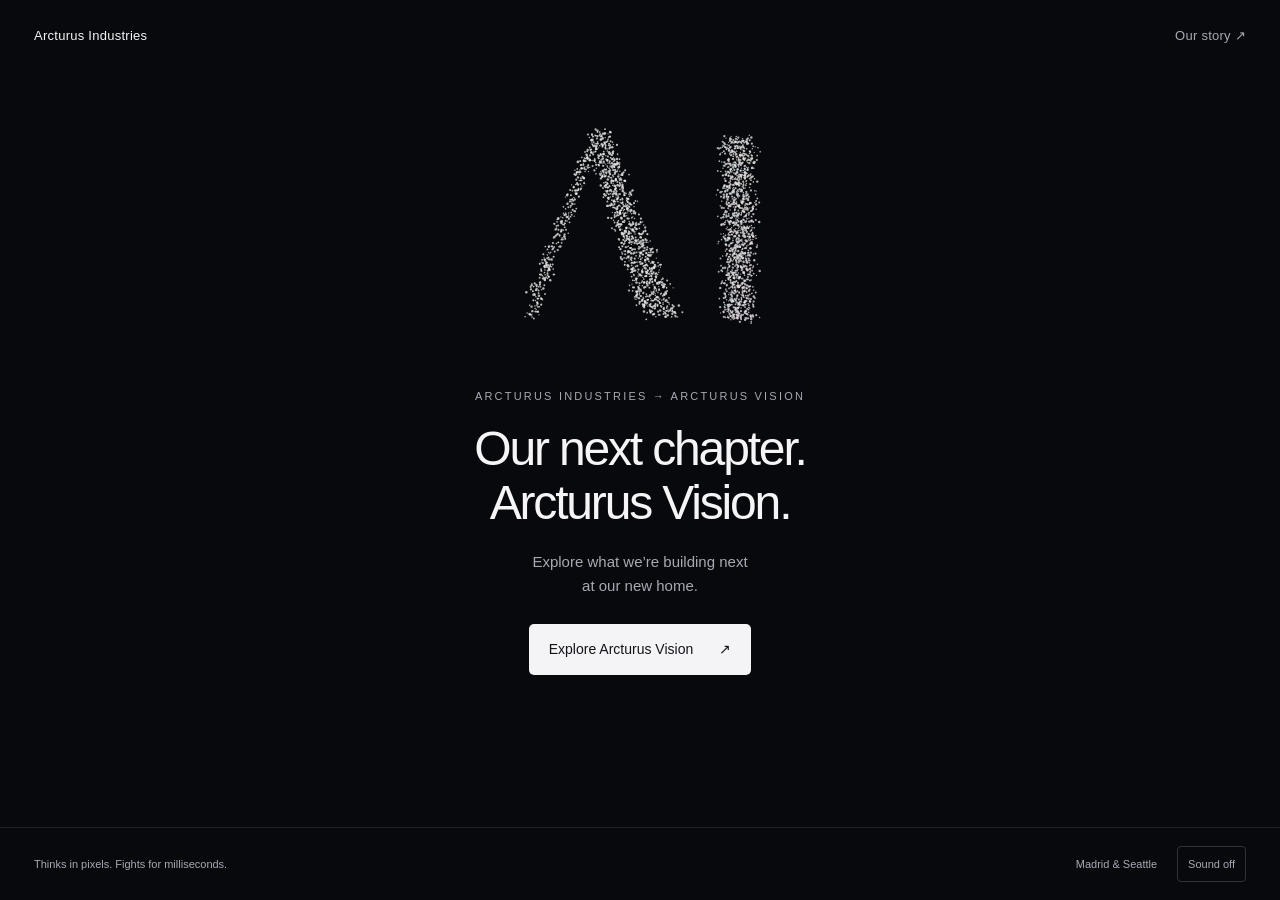
==== index.html @ b9923249 "site: Direct visitors to Arcturus Vision The Hugo-generated site retained company, blog, and hiring " ====
<!doctype html>
<html lang="en">
<head>
  <meta charset="utf-8">
  <meta name="viewport" content="width=device-width, initial-scale=1">
  <meta name="theme-color" content="#08090d">
  <title>Arcturus Industries → Arcturus Vision</title>
  <meta name="description" content="Our next chapter. Explore what we’re building at Arcturus Vision. Madrid &amp; Seattle.">
  <link rel="canonical" href="https://arcturus.industries/">
  <meta property="og:title" content="Arcturus Industries → Arcturus Vision">
  <meta property="og:description" content="Our next chapter. Explore what we’re building at our new home.">
  <meta property="og:type" content="website">
  <meta property="og:url" content="https://arcturus.industries/">
  <link rel="icon" type="image/png" href="/assets/logo-dark.png">
  <link rel="stylesheet" href="/assets/site.css">
  <script defer src="/assets/logo-points.js"></script>
  <script defer src="/assets/site.js"></script>
</head>
<body>
<div id="arcturus-transition" aria-label="Arcturus Industries">
  <header class="av-header"><span>Arcturus Industries</span><a href="https://arcturus.vision/about">Our story ↗</a></header>
  <main class="av-main">
    <button class="av-stage" type="button" disabled aria-label="Swirl back to the Arcturus Industries logo and play the transformation again"><img class="av-fallback" src="/assets/logo-light.png" width="264" height="295" alt="Arcturus Vision"><canvas aria-hidden="true"></canvas></button>
    <p class="av-eyebrow">Arcturus Industries → Arcturus Vision</p>
    <h1>Our next chapter.<br>Arcturus Vision.</h1>
    <p class="av-copy">Explore what we’re building next<br>at our new home.</p>
    <a class="av-cta" href="https://arcturus.vision/">Explore Arcturus Vision <span aria-hidden="true">↗</span></a>
  </main>
  <footer class="av-footer"><span>Thinks in pixels. Fights for milliseconds.</span><div class="av-footer-end"><span class="av-location">Madrid &amp; Seattle</span><button hidden class="av-sound" type="button" aria-label="Enable procedural sound" aria-pressed="false">Sound off</button></div></footer>
</div>

</body>
</html>
---- assets/site.css ----
html,body{margin:0;background:#08090d;color:#f5f5f7}body{line-height:1.5}button,a{-webkit-tap-highlight-color:transparent}[hidden]{display:none!important}

    #arcturus-transition { --av-bg:#08090d; --av-ink:#f5f5f7; --av-muted:#a8a9b3; background:var(--av-bg); color:var(--av-ink); font-family:Inter,Arial,sans-serif; overflow:hidden; position:relative; }
    #arcturus-transition * { box-sizing:border-box; }
    #arcturus-transition .av-header { display:flex; justify-content:space-between; align-items:center; gap:20px; padding:26px 34px; font-size:13px; letter-spacing:.02em; }
    #arcturus-transition .av-header a { color:var(--av-muted); text-decoration:none; }
    #arcturus-transition .av-main { text-align:center; padding:0 24px 46px; position:relative; }
    #arcturus-transition .av-stage { display:block; width:100%; height:310px; position:relative; max-width:600px; margin:0 auto; padding:0; border:0; background:transparent; cursor:pointer; touch-action:manipulation; }
    #arcturus-transition canvas { display:block; width:100%; height:100%; }
    #arcturus-transition .av-eyebrow { color:var(--av-muted); font-size:11px; letter-spacing:.2em; text-transform:uppercase; margin:6px 0 18px; }
    #arcturus-transition h1 { font-size:clamp(32px,5.6vw,48px); line-height:1.12; font-weight:500; letter-spacing:-.045em; margin:0; color:var(--av-ink); }
    #arcturus-transition .av-copy { color:var(--av-muted); font-size:15px; line-height:1.6; max-width:420px; margin:20px auto 26px; }
    #arcturus-transition .av-cta { display:inline-flex; gap:26px; align-items:center; background:#f4f4f6; color:#12131a; padding:15px 20px; border-radius:5px; font-size:14px; font-weight:500; text-decoration:none; }
    #arcturus-transition .av-footer { display:flex; flex-wrap:wrap; gap:12px 24px; justify-content:space-between; align-items:center; border-top:1px solid #202127; padding:18px 34px; color:var(--av-muted); font-size:11px; }
    #arcturus-transition .av-location { white-space:nowrap; }
    #arcturus-transition .av-footer-end { display:flex; align-items:center; gap:20px; }
    #arcturus-transition .av-sound { font:inherit; color:var(--av-muted); background:transparent; border:1px solid #303139; border-radius:4px; padding:8px 10px; cursor:pointer; min-height:36px; white-space:nowrap; }
    #arcturus-transition .av-sound[aria-pressed="true"] { color:var(--av-ink); border-color:#646672; }
    @media(max-width:450px) { #arcturus-transition .av-header { padding:22px 20px; font-size:12px; } #arcturus-transition .av-stage { height:270px; } #arcturus-transition .av-footer { padding:15px 20px; } }

#arcturus-transition{min-height:100svh;display:flex;flex-direction:column}#arcturus-transition .av-main{flex:1}#arcturus-transition canvas{visibility:hidden}#arcturus-transition.has-canvas canvas{visibility:visible}#arcturus-transition .av-fallback{position:absolute;width:auto;height:82%;max-width:80%;object-fit:contain;left:50%;top:50%;transform:translate(-50%,-50%)}#arcturus-transition.has-canvas .av-fallback{display:none}#arcturus-transition .av-stage:disabled{cursor:default}@media(pointer:coarse){#arcturus-transition .av-sound{min-height:44px}}
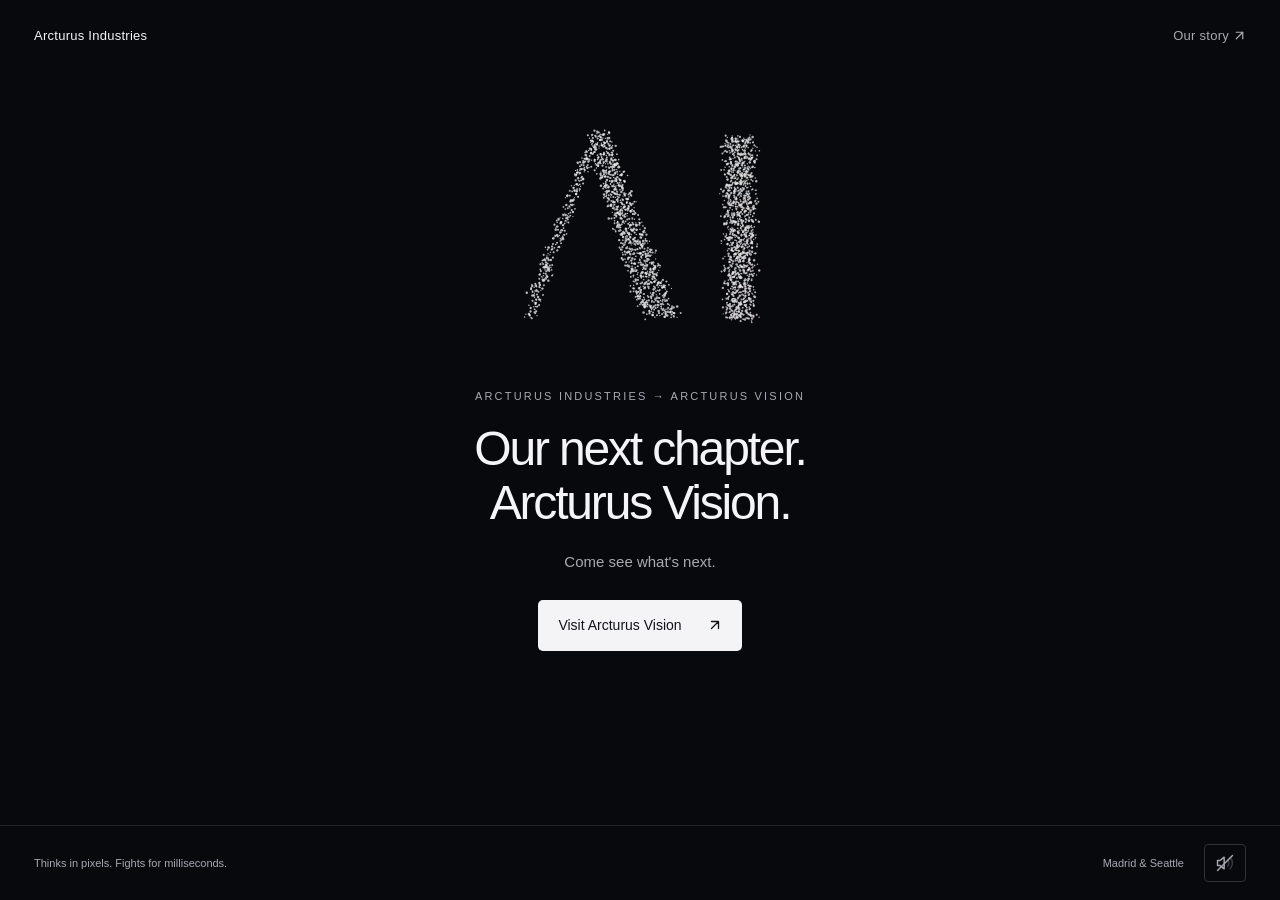
==== commit 881f88b3: "site: Clarify the invitation and unify icons across devices The diagonal Unicode arrows could render" ====
--- a/index.html
+++ b/index.html
@@ -18,15 +18,15 @@
 </head>
 <body>
 <div id="arcturus-transition" aria-label="Arcturus Industries">
-  <header class="av-header"><span>Arcturus Industries</span><a href="https://arcturus.vision/about">Our story ↗</a></header>
+  <header class="av-header"><span>Arcturus Industries</span><a href="https://arcturus.vision/about">Our story <svg class="av-arrow" xmlns="http://www.w3.org/2000/svg" viewBox="0 0 16 16" width="16" height="16" fill="none" stroke="currentColor" stroke-width="1.5" stroke-linecap="round" stroke-linejoin="round" aria-hidden="true" focusable="false"><path d="M4 12 12 4M4 4h8v8"/></svg></a></header>
   <main class="av-main">
     <button class="av-stage" type="button" disabled aria-label="Swirl back to the Arcturus Industries logo and play the transformation again"><img class="av-fallback" src="/assets/logo-light.png" width="264" height="295" alt="Arcturus Vision"><canvas aria-hidden="true"></canvas></button>
     <p class="av-eyebrow">Arcturus Industries → Arcturus Vision</p>
     <h1>Our next chapter.<br>Arcturus Vision.</h1>
-    <p class="av-copy">Explore what we’re building next<br>at our new home.</p>
-    <a class="av-cta" href="https://arcturus.vision/">Explore Arcturus Vision <span aria-hidden="true">↗</span></a>
+    <p class="av-copy">Come see what's next.</p>
+    <a class="av-cta" href="https://arcturus.vision/">Visit Arcturus Vision <svg class="av-arrow" xmlns="http://www.w3.org/2000/svg" viewBox="0 0 16 16" width="16" height="16" fill="none" stroke="currentColor" stroke-width="1.5" stroke-linecap="round" stroke-linejoin="round" aria-hidden="true" focusable="false"><path d="M4 12 12 4M4 4h8v8"/></svg></a>
   </main>
-  <footer class="av-footer"><span>Thinks in pixels. Fights for milliseconds.</span><div class="av-footer-end"><span class="av-location">Madrid &amp; Seattle</span><button hidden class="av-sound" type="button" aria-label="Enable procedural sound" aria-pressed="false">Sound off</button></div></footer>
+  <footer class="av-footer"><span>Thinks in pixels. Fights for milliseconds.</span><div class="av-footer-end"><span class="av-location">Madrid &amp; Seattle</span><button hidden class="av-sound" type="button" aria-label="Enable procedural sound" title="Enable procedural sound" aria-pressed="false"><svg class="av-speaker" xmlns="http://www.w3.org/2000/svg" viewBox="0 0 24 24" width="20" height="20" fill="none" stroke="currentColor" stroke-width="1.7" stroke-linecap="round" stroke-linejoin="round" aria-hidden="true" focusable="false"><path d="m11 5-5 4H3v6h3l5 4V5Z"/><path class="av-speaker-waves" d="M15 8a6 6 0 0 1 0 8m3-11a10 10 0 0 1 0 14"/><path class="av-speaker-slash" d="M21 3 3 21"/></svg></button></div></footer>
 </div>
 
 </body>
--- a/assets/site.css
+++ b/assets/site.css
@@ -3,7 +3,7 @@
     #arcturus-transition { --av-bg:#08090d; --av-ink:#f5f5f7; --av-muted:#a8a9b3; background:var(--av-bg); color:var(--av-ink); font-family:Inter,Arial,sans-serif; overflow:hidden; position:relative; }
     #arcturus-transition * { box-sizing:border-box; }
     #arcturus-transition .av-header { display:flex; justify-content:space-between; align-items:center; gap:20px; padding:26px 34px; font-size:13px; letter-spacing:.02em; }
-    #arcturus-transition .av-header a { color:var(--av-muted); text-decoration:none; }
+    #arcturus-transition .av-header a { display:inline-flex; align-items:center; gap:4px; color:var(--av-muted); text-decoration:none; }
     #arcturus-transition .av-main { text-align:center; padding:0 24px 46px; position:relative; }
     #arcturus-transition .av-stage { display:block; width:100%; height:310px; position:relative; max-width:600px; margin:0 auto; padding:0; border:0; background:transparent; cursor:pointer; touch-action:manipulation; }
     #arcturus-transition canvas { display:block; width:100%; height:100%; }
@@ -14,8 +14,16 @@
     #arcturus-transition .av-footer { display:flex; flex-wrap:wrap; gap:12px 24px; justify-content:space-between; align-items:center; border-top:1px solid #202127; padding:18px 34px; color:var(--av-muted); font-size:11px; }
     #arcturus-transition .av-location { white-space:nowrap; }
     #arcturus-transition .av-footer-end { display:flex; align-items:center; gap:20px; }
-    #arcturus-transition .av-sound { font:inherit; color:var(--av-muted); background:transparent; border:1px solid #303139; border-radius:4px; padding:8px 10px; cursor:pointer; min-height:36px; white-space:nowrap; }
-    #arcturus-transition .av-sound[aria-pressed="true"] { color:var(--av-ink); border-color:#646672; }
+    #arcturus-transition .av-sound { display:inline-flex; align-items:center; justify-content:center; min-width:40px; font:inherit; color:var(--av-muted); background:transparent; border:1px solid #303139; border-radius:4px; padding:8px 10px; cursor:pointer; min-height:36px; white-space:nowrap; }
+    #arcturus-transition .av-sound[aria-pressed="true"] { color:#65adff; border-color:#467bb8; background:rgba(74,145,255,.08); }
     @media(max-width:450px) { #arcturus-transition .av-header { padding:22px 20px; font-size:12px; } #arcturus-transition .av-stage { height:270px; } #arcturus-transition .av-footer { padding:15px 20px; } }
 
 #arcturus-transition{min-height:100svh;display:flex;flex-direction:column}#arcturus-transition .av-main{flex:1}#arcturus-transition canvas{visibility:hidden}#arcturus-transition.has-canvas canvas{visibility:visible}#arcturus-transition .av-fallback{position:absolute;width:auto;height:82%;max-width:80%;object-fit:contain;left:50%;top:50%;transform:translate(-50%,-50%)}#arcturus-transition.has-canvas .av-fallback{display:none}#arcturus-transition .av-stage:disabled{cursor:default}@media(pointer:coarse){#arcturus-transition .av-sound{min-height:44px}}
+
+#arcturus-transition .av-arrow { display:block; width:1em; height:1em; flex:none; }
+
+#arcturus-transition .av-speaker { display:block; flex:none; }
+#arcturus-transition .av-speaker-waves { display:block; color:#3b3d46; }
+#arcturus-transition .av-sound[aria-pressed="true"] .av-speaker-waves { color:inherit; }
+#arcturus-transition .av-sound[aria-pressed="true"] .av-speaker-slash { display:none; }
+@media(pointer:coarse){#arcturus-transition .av-sound{min-width:44px}}
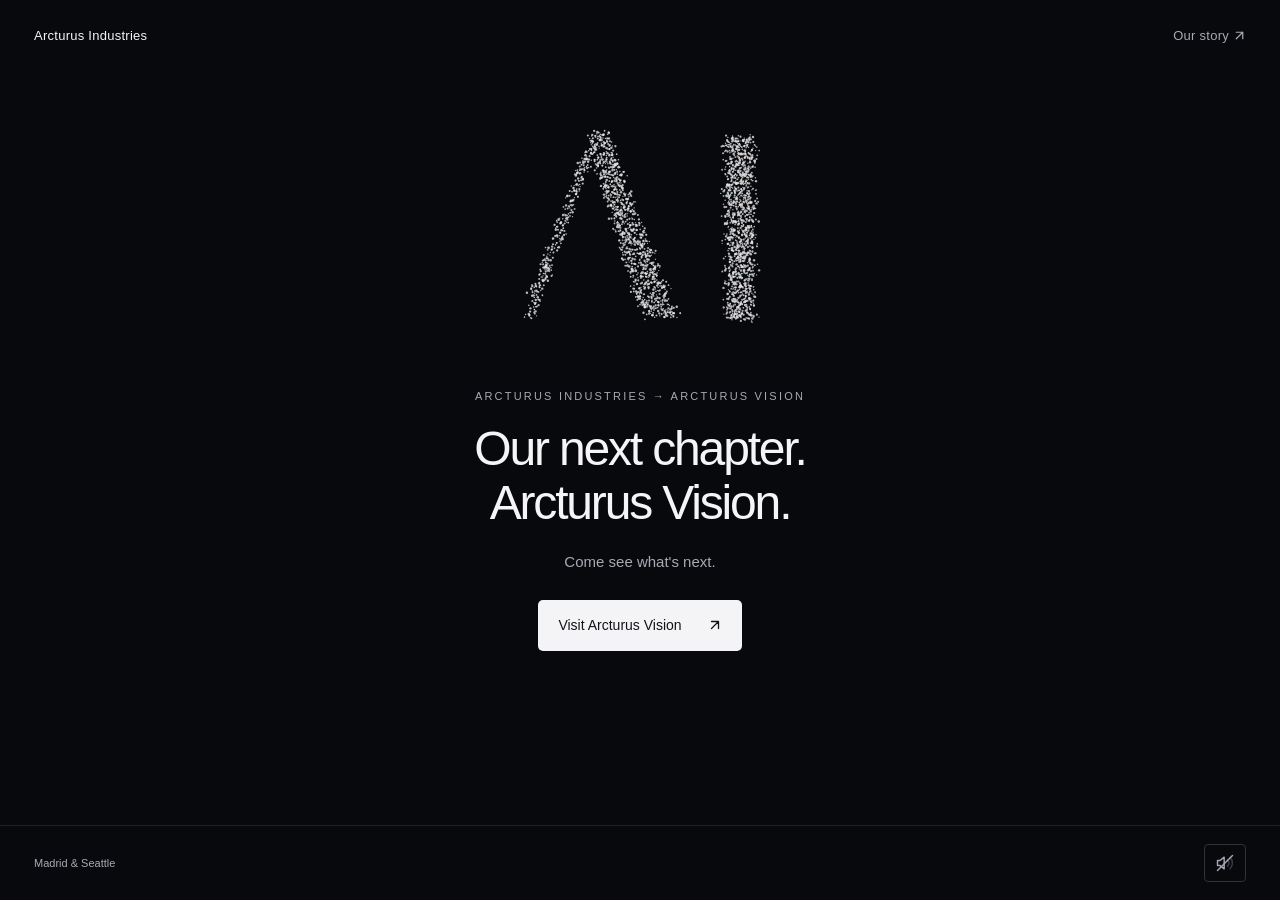
==== commit 978f53a4: "site: Keep the mobile footer on one row Remove the tagline that pushed the location and sound contro" ====
--- a/index.html
+++ b/index.html
@@ -26,7 +26,7 @@
     <p class="av-copy">Come see what's next.</p>
     <a class="av-cta" href="https://arcturus.vision/">Visit Arcturus Vision <svg class="av-arrow" xmlns="http://www.w3.org/2000/svg" viewBox="0 0 16 16" width="16" height="16" fill="none" stroke="currentColor" stroke-width="1.5" stroke-linecap="round" stroke-linejoin="round" aria-hidden="true" focusable="false"><path d="M4 12 12 4M4 4h8v8"/></svg></a>
   </main>
-  <footer class="av-footer"><span>Thinks in pixels. Fights for milliseconds.</span><div class="av-footer-end"><span class="av-location">Madrid &amp; Seattle</span><button hidden class="av-sound" type="button" aria-label="Enable procedural sound" title="Enable procedural sound" aria-pressed="false"><svg class="av-speaker" xmlns="http://www.w3.org/2000/svg" viewBox="0 0 24 24" width="20" height="20" fill="none" stroke="currentColor" stroke-width="1.7" stroke-linecap="round" stroke-linejoin="round" aria-hidden="true" focusable="false"><path d="m11 5-5 4H3v6h3l5 4V5Z"/><path class="av-speaker-waves" d="M15 8a6 6 0 0 1 0 8m3-11a10 10 0 0 1 0 14"/><path class="av-speaker-slash" d="M21 3 3 21"/></svg></button></div></footer>
+  <footer class="av-footer"><span class="av-location">Madrid &amp; Seattle</span><button hidden class="av-sound" type="button" aria-label="Enable procedural sound" title="Enable procedural sound" aria-pressed="false"><svg class="av-speaker" xmlns="http://www.w3.org/2000/svg" viewBox="0 0 24 24" width="20" height="20" fill="none" stroke="currentColor" stroke-width="1.7" stroke-linecap="round" stroke-linejoin="round" aria-hidden="true" focusable="false"><path d="m11 5-5 4H3v6h3l5 4V5Z"/><path class="av-speaker-waves" d="M15 8a6 6 0 0 1 0 8m3-11a10 10 0 0 1 0 14"/><path class="av-speaker-slash" d="M21 3 3 21"/></svg></button></footer>
 </div>
 
 </body>
--- a/assets/site.css
+++ b/assets/site.css
@@ -11,9 +11,8 @@
     #arcturus-transition h1 { font-size:clamp(32px,5.6vw,48px); line-height:1.12; font-weight:500; letter-spacing:-.045em; margin:0; color:var(--av-ink); }
     #arcturus-transition .av-copy { color:var(--av-muted); font-size:15px; line-height:1.6; max-width:420px; margin:20px auto 26px; }
     #arcturus-transition .av-cta { display:inline-flex; gap:26px; align-items:center; background:#f4f4f6; color:#12131a; padding:15px 20px; border-radius:5px; font-size:14px; font-weight:500; text-decoration:none; }
-    #arcturus-transition .av-footer { display:flex; flex-wrap:wrap; gap:12px 24px; justify-content:space-between; align-items:center; border-top:1px solid #202127; padding:18px 34px; color:var(--av-muted); font-size:11px; }
+    #arcturus-transition .av-footer { display:flex; gap:12px 24px; justify-content:space-between; align-items:center; border-top:1px solid #202127; padding:18px 34px; color:var(--av-muted); font-size:11px; }
     #arcturus-transition .av-location { white-space:nowrap; }
-    #arcturus-transition .av-footer-end { display:flex; align-items:center; gap:20px; }
     #arcturus-transition .av-sound { display:inline-flex; align-items:center; justify-content:center; min-width:40px; font:inherit; color:var(--av-muted); background:transparent; border:1px solid #303139; border-radius:4px; padding:8px 10px; cursor:pointer; min-height:36px; white-space:nowrap; }
     #arcturus-transition .av-sound[aria-pressed="true"] { color:#65adff; border-color:#467bb8; background:rgba(74,145,255,.08); }
     @media(max-width:450px) { #arcturus-transition .av-header { padding:22px 20px; font-size:12px; } #arcturus-transition .av-stage { height:270px; } #arcturus-transition .av-footer { padding:15px 20px; } }
